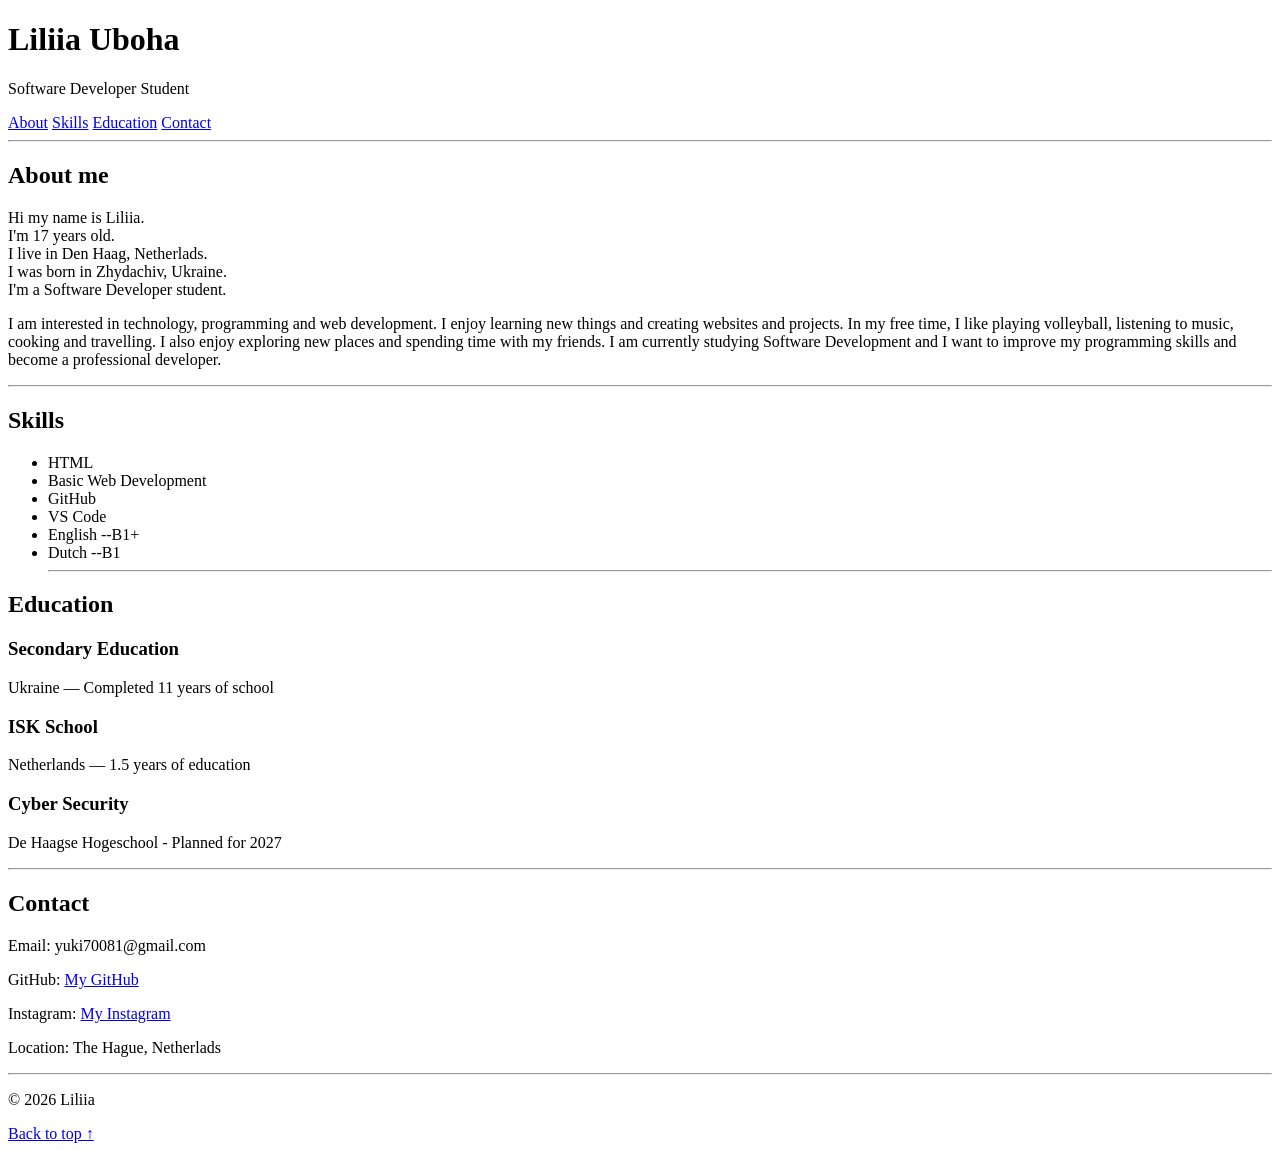
==== index.html @ cedbbe19 "Add files via upload" ====
<!DOCTYPE html>
<html lang="en">
<head>
    <meta charset="UTF-8">
    <meta name="viewport" content="width=device-width, initial-scale=1.0">
    <title>Resume</title>
</head>
<body>
    <header>
    <h1> Liliia Uboha </h1>
    <p>Software Developer Student</p>
    <nav> 
        <a href="#about">About</a>
        <a href="#skills">Skills</a>
        <a href="#education">Education</a>
        <a href="#contact">Contact</a>
    </nav>
    </header>

    <hr>
     
    <main>
        <section id="about">
            <h2>About me</h2>
            <p>Hi my name is Liliia. <br>
                 I'm 17 years old.<br>
                I live in Den Haag, Netherlads.<br>
                I was born in Zhydachiv, Ukraine.<br>
                 I'm a Software Developer student.</p>
            
            <p> 
                I am interested in technology, programming and web development. I enjoy learning new things and creating websites and projects.

In my free time, I like playing volleyball, listening to music, cooking and travelling. I also enjoy exploring new places and spending time with my friends.

I am currently studying Software Development and I want to improve my programming skills and become a professional developer.
            </p>
            <hr>
            <section id="skills">
                <h2>Skills</h2>
                <ul>
        <li>HTML</li>
        <li>Basic Web Development</li>
        <li>GitHub</li>
        <li>VS Code</li>
        <li>English --B1+</li>
        <li>Dutch --B1</li>

        <hr>
</ul>
            <section id="education">
                <h2>Education</h2>

                <h3>Secondary Education</h3>
                <p>Ukraine — Completed 11 years of school</p>
                
                <h3>ISK School</h3>
                <p>Netherlands — 1.5 years of education</p>
                
                <h3>Cyber Security</h3>
               <p>De Haagse Hogeschool - Planned for 2027 </p>

        <hr>
   
     <section id="contact">
        <h2>Contact</h2>
        <p>Email: yuki70081@gmail.com</p>
        <p>
            GitHub: 
            <a href="https://github.com/yuki70081-ai/yuki70081-ai.github.io" target="_blank">
        My GitHub 
        </a>
      </p>
      <p>Instagram:
        <a href="https://www.instagram.com/lexiiiseeees?igsh=MXJ0eWQ1dmlhemh6cg%3D%3D&utm_source=qr" target="_blank">
            My Instagram
        </a>
      </p>
      <p>Location: The Hague, Netherlads</p>

    <hr>

    <footer>
        <p>© 2026 Liliia</p>
        <a href="#">Back to top ↑</a>
    </footer>
    </main>
</body>
</html>
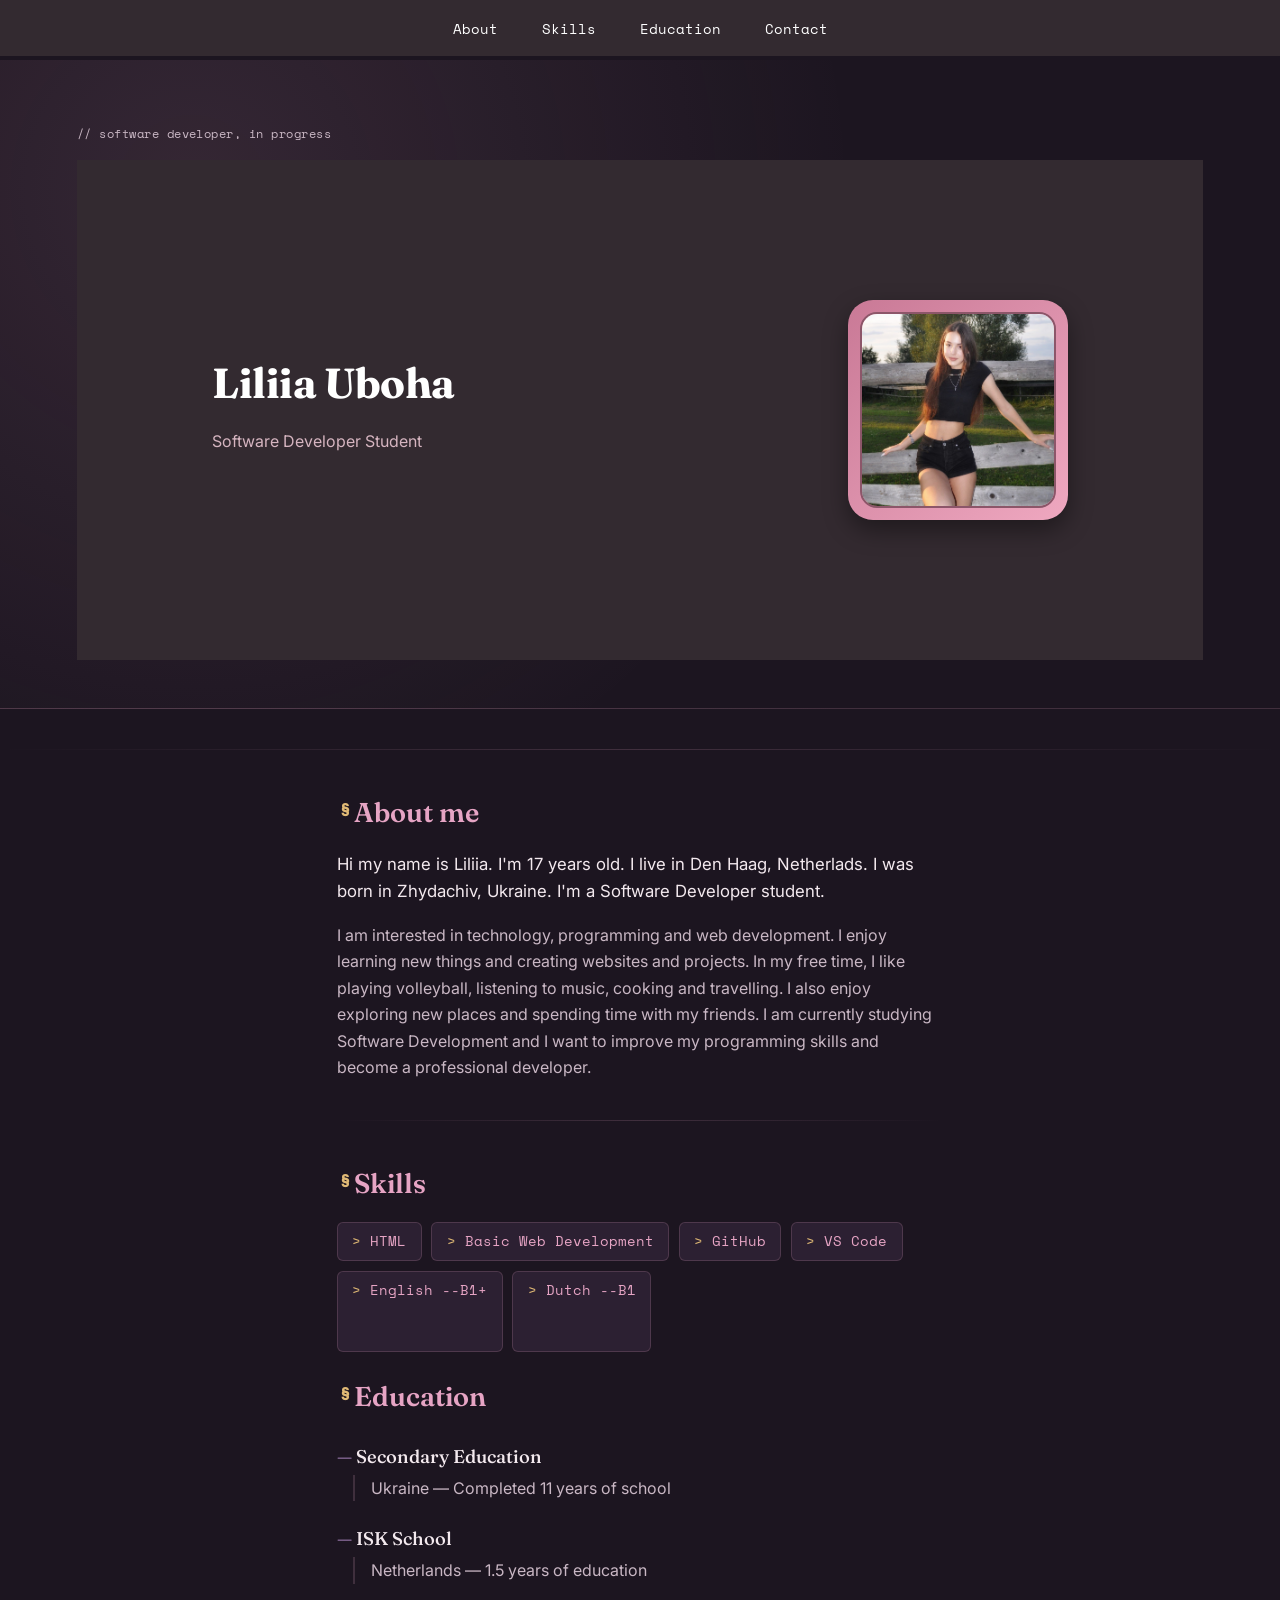
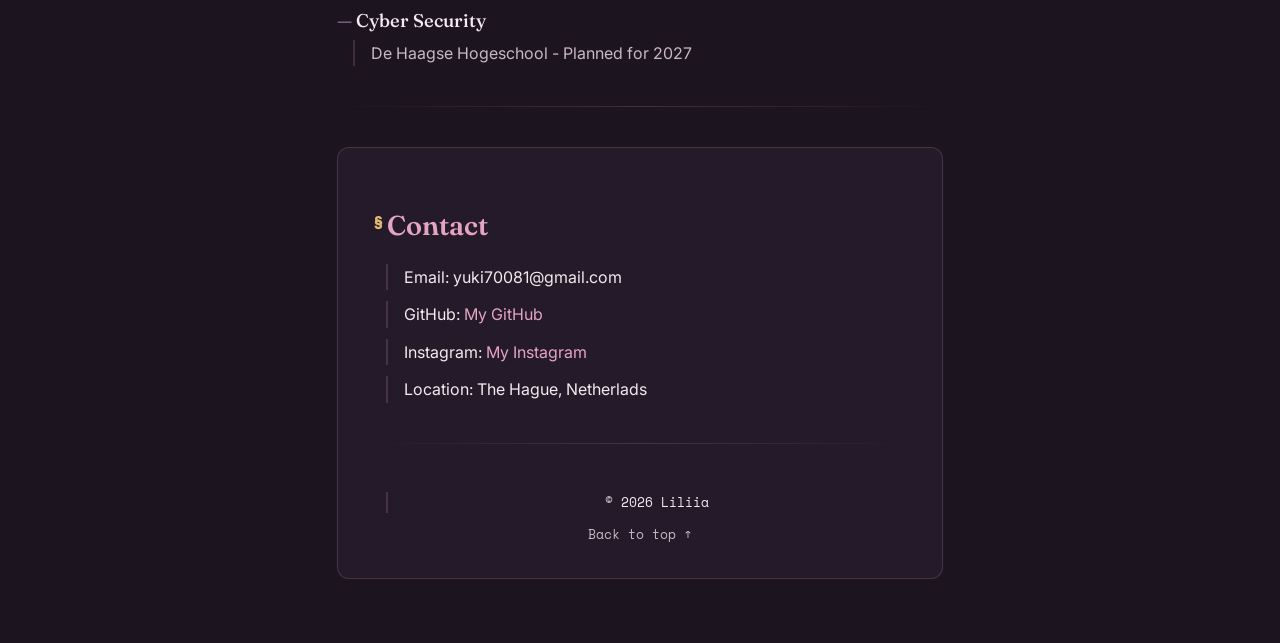
==== commit c3444639: "Update website" ====
--- a/index.html
+++ b/index.html
@@ -1,89 +1,105 @@
 <!DOCTYPE html>
 <html lang="en">
+
 <head>
     <meta charset="UTF-8">
     <meta name="viewport" content="width=device-width, initial-scale=1.0">
     <title>Resume</title>
+    <link rel="stylesheet" href="style.css">
 </head>
+
 <body>
     <header>
-    <h1> Liliia Uboha </h1>
-    <p>Software Developer Student</p>
-    <nav> 
+        <section class="hero">
+
+            <div class="hero-text">
+                <h1> Liliia Uboha </h1>
+                <p>Software Developer Student</p>
+            </div>
+            <div class="profile-photo-box">
+                <img src="images/photo.jpg" alt="My photo" class="profile-photo">
+            </div>      
+        </section>
+        <nav>
         <a href="#about">About</a>
         <a href="#skills">Skills</a>
         <a href="#education">Education</a>
         <a href="#contact">Contact</a>
-    </nav>
+        </nav>
     </header>
 
     <hr>
-     
+
     <main>
         <section id="about">
             <h2>About me</h2>
             <p>Hi my name is Liliia. <br>
-                 I'm 17 years old.<br>
+                I'm 17 years old.<br>
                 I live in Den Haag, Netherlads.<br>
                 I was born in Zhydachiv, Ukraine.<br>
-                 I'm a Software Developer student.</p>
-            
-            <p> 
-                I am interested in technology, programming and web development. I enjoy learning new things and creating websites and projects.
+                I'm a Software Developer student.</p>
 
-In my free time, I like playing volleyball, listening to music, cooking and travelling. I also enjoy exploring new places and spending time with my friends.
+            <p>
+                I am interested in technology, programming and web development. I enjoy learning new things and creating
+                websites and projects.
 
-I am currently studying Software Development and I want to improve my programming skills and become a professional developer.
+                In my free time, I like playing volleyball, listening to music, cooking and travelling. I also enjoy
+                exploring new places and spending time with my friends.
+
+                I am currently studying Software Development and I want to improve my programming skills and become a
+                professional developer.
             </p>
             <hr>
             <section id="skills">
                 <h2>Skills</h2>
                 <ul>
-        <li>HTML</li>
-        <li>Basic Web Development</li>
-        <li>GitHub</li>
-        <li>VS Code</li>
-        <li>English --B1+</li>
-        <li>Dutch --B1</li>
+                    <li>HTML</li>
+                    <li>Basic Web Development</li>
+                    <li>GitHub</li>
+                    <li>VS Code</li>
+                    <li>English --B1+</li>
+                    <li>Dutch --B1</li>
 
-        <hr>
-</ul>
-            <section id="education">
-                <h2>Education</h2>
+                    <hr>
+                </ul>
+                <section id="education">
+                    <h2>Education</h2>
 
-                <h3>Secondary Education</h3>
-                <p>Ukraine — Completed 11 years of school</p>
-                
-                <h3>ISK School</h3>
-                <p>Netherlands — 1.5 years of education</p>
-                
-                <h3>Cyber Security</h3>
-               <p>De Haagse Hogeschool - Planned for 2027 </p>
+                    <h3>Secondary Education</h3>
+                    <p>Ukraine — Completed 11 years of school</p>
 
-        <hr>
-   
-     <section id="contact">
-        <h2>Contact</h2>
-        <p>Email: yuki70081@gmail.com</p>
-        <p>
-            GitHub: 
-            <a href="https://github.com/yuki70081-ai/yuki70081-ai.github.io" target="_blank">
-        My GitHub 
-        </a>
-      </p>
-      <p>Instagram:
-        <a href="https://www.instagram.com/lexiiiseeees?igsh=MXJ0eWQ1dmlhemh6cg%3D%3D&utm_source=qr" target="_blank">
-            My Instagram
-        </a>
-      </p>
-      <p>Location: The Hague, Netherlads</p>
+                    <h3>ISK School</h3>
+                    <p>Netherlands — 1.5 years of education</p>
 
-    <hr>
+                    <h3>Cyber Security</h3>
+                    <p>De Haagse Hogeschool - Planned for 2027 </p>
 
-    <footer>
-        <p>© 2026 Liliia</p>
-        <a href="#">Back to top ↑</a>
-    </footer>
+                    <hr>
+
+                    <section id="contact">
+                        <h2>Contact</h2>
+                        <p>Email: yuki70081@gmail.com</p>
+                        <p>
+                            GitHub:
+                            <a href="https://github.com/yuki70081-ai/yuki70081-ai.github.io" target="_blank">
+                                My GitHub
+                            </a>
+                        </p>
+                        <p>Instagram:
+                            <a href="https://www.instagram.com/lexiiiseeees?igsh=MXJ0eWQ1dmlhemh6cg%3D%3D&utm_source=qr"
+                                target="_blank">
+                                My Instagram
+                            </a>
+                        </p>
+                        <p>Location: The Hague, Netherlads</p>
+
+                        <hr>
+
+                        <footer>
+                            <p>© 2026 Liliia</p>
+                            <a href="#">Back to top ↑</a>
+                        </footer>
     </main>
 </body>
+
 </html>
--- a/style.css
+++ b/style.css
@@ -0,0 +1,335 @@
+/* ===================================================
+   Liliia Uboha — Resume Stylesheet
+   =================================================== */
+
+@import url('https://fonts.googleapis.com/css2?family=Fraunces:opsz,wght@9..144,400;9..144,600;9..144,700&family=Space+Mono:wght@400;700&family=Inter:wght@400;500&display=swap');
+
+:root {
+  --bg: #1c1520;
+  --bg-soft: #241a29;
+  --card: #2c2032;
+  --text: #f3e9ee;
+  --text-dim: #c9b7c4;
+  --accent: #e6a4c4;
+  --accent-soft: #a480b8;
+  --gold: #e0b975;
+  --line: rgba(230, 164, 196, 0.18);
+
+  --font-display: 'Fraunces', serif;
+  --font-mono: 'Space Mono', monospace;
+  --font-body: 'Inter', sans-serif;
+}
+
+* {
+  box-sizing: border-box;
+}
+
+body {
+  margin: 0;
+  background: var(--bg);
+  color: var(--text);
+  font-family: var(--font-body);
+  line-height: 1.65;
+}
+
+hr {
+  border: none;
+  height: 1px;
+  background: linear-gradient(90deg, transparent, var(--line), transparent);
+  margin: 2.5rem 0;
+}
+
+a {
+  color: var(--accent);
+  text-decoration: none;
+  border-bottom: 1px solid transparent;
+  transition: border-color 0.2s ease, color 0.2s ease;
+}
+
+a:hover,
+a:focus-visible {
+  color: var(--gold);
+  border-bottom-color: currentColor;
+}
+
+/* ---------- Header ---------- */
+
+header {
+  padding: 4rem 6vw 3rem;
+  background:
+    radial-gradient(circle at 15% 20%, rgba(230, 164, 196, 0.12), transparent 55%),
+    var(--bg);
+  border-bottom: 1px solid var(--line);
+}
+
+header h1 {
+  font-family: var(--font-display);
+  font-weight: 700;
+  font-size: clamp(2.2rem, 5vw, 3.4rem);
+  margin: 0 0 0.3rem;
+  letter-spacing: -0.01em;
+}
+
+header > p {
+  font-family: var(--font-mono);
+  font-size: 0.95rem;
+  color: var(--accent);
+  margin: 0 0 2rem;
+}
+
+header::before {
+  content: "// software developer, in progress";
+  display: block;
+  font-family: var(--font-mono);
+  font-size: 0.75rem;
+  color: var(--text-dim);
+  letter-spacing: 0.04em;
+  margin-bottom: 1rem;
+}
+
+header a {
+  display: inline-block;
+  margin-right: 1.6rem;
+  font-family: var(--font-mono);
+  font-size: 0.85rem;
+  color: var(--text-dim);
+}
+
+header a:hover {
+  color: var(--accent);
+}
+
+/* ---------- Main layout ---------- */
+
+main {
+  max-width: 760px;
+  margin: 0 auto;
+  padding: 0 6vw 4rem;
+}
+
+h2 {
+  font-family: var(--font-display);
+  font-weight: 600;
+  font-size: 1.7rem;
+  color: var(--accent);
+  margin-bottom: 1rem;
+  position: relative;
+  padding-left: 1.1rem;
+}
+
+h2::before {
+  content: "§";
+  position: absolute;
+  left: 0;
+  color: var(--gold);
+  font-family: var(--font-mono);
+}
+
+h3 {
+  font-family: var(--font-body);
+  font-weight: 500;
+  font-size: 1.05rem;
+  color: var(--text);
+  margin: 1.4rem 0 0.2rem;
+}
+
+p {
+  color: var(--text-dim);
+  margin: 0 0 1rem;
+}
+
+/* ---------- About ---------- */
+
+#about > p:first-of-type {
+  font-size: 1.05rem;
+  color: var(--text);
+}
+
+#about > p:first-of-type br {
+  content: "";
+}
+
+/* ---------- Skills ---------- */
+
+#skills ul {
+  list-style: none;
+  margin: 0;
+  padding: 0;
+  display: flex;
+  flex-wrap: wrap;
+  gap: 0.6rem;
+}
+
+#skills li {
+  font-family: var(--font-mono);
+  font-size: 0.85rem;
+  background: var(--card);
+  border: 1px solid var(--line);
+  color: var(--accent);
+  padding: 0.45rem 0.9rem;
+  border-radius: 6px;
+}
+
+#skills li::before {
+  content: "> ";
+  color: var(--gold);
+}
+
+/* ---------- Education ---------- */
+
+#education h3 {
+  font-family: var(--font-display);
+  font-size: 1.15rem;
+  color: var(--text);
+}
+
+#education h3::before {
+  content: "— ";
+  color: var(--accent-soft);
+}
+
+#education p {
+  margin-left: 1rem;
+  border-left: 2px solid var(--line);
+  padding-left: 1rem;
+}
+
+/* ---------- Contact ---------- */
+
+#contact {
+  background: var(--bg-soft);
+  border: 1px solid var(--line);
+  border-radius: 12px;
+  padding: 2rem;
+  margin-top: 1rem;
+}
+
+#contact p {
+  color: var(--text);
+  margin-bottom: 0.7rem;
+}
+
+/* ---------- Footer ---------- */
+
+footer {
+  text-align: center;
+  margin-top: 3rem;
+  font-family: var(--font-mono);
+  font-size: 0.8rem;
+  color: var(--text-dim);
+}
+
+footer a {
+  display: block;
+  margin-top: 0.5rem;
+  color: var(--text-dim);
+}
+
+/* ---------- Responsive ---------- */
+
+@media (max-width: 640px) {
+  header {
+    padding: 3rem 6vw 2rem;
+  }
+
+  header a {
+    display: inline-block;
+    margin-bottom: 0.5rem;
+  }
+
+  main {
+    padding: 0 6vw 3rem;
+  }
+}
+
+/* ---------- Accessibility ---------- */
+
+a:focus-visible,
+button:focus-visible {
+  outline: 2px solid var(--gold);
+  outline-offset: 2px;
+}
+
+@media (prefers-reduced-motion: reduce) {
+  * {
+    transition: none !important;
+  }
+}
+.hero {
+    min-height: 500px;
+
+    display: flex;
+    justify-content: space-between;
+    align-items: center;
+
+    padding: 60px 12%;
+
+    background-color: #332a30;
+}
+
+.hero-text {
+    color: white;
+}
+
+.hero-text h1 {
+    font-size: 42px;
+    margin-bottom: 10px;
+}
+
+.hero-text p {
+    color: #d6b5c0;
+}
+
+.profile-photo-box {
+    width: 220px;
+    height: 220px;
+
+    background: linear-gradient(
+        135deg,
+        #c97996,
+        #efa8c0
+    );
+
+    padding: 12px;
+
+    border-radius: 25px;
+
+    display: flex;
+    justify-content: center;
+    align-items: center;
+
+    box-shadow: 0 10px 25px rgba(0, 0, 0, 0.4);
+}
+
+.profile-photo {
+    width: 100%;
+    height: 100%;
+
+    object-fit: cover;
+
+    border-radius: 17px;
+
+    border: 2px solid #8c5669;
+}
+nav {
+    position: fixed;
+    top: 0;
+    left: 0;
+    width: 100%;
+
+    background-color: #332a30;
+    padding: 15px 0;
+    text-align: center;
+
+    z-index: 1000;
+}
+
+nav a {
+    color: white;
+    text-decoration: none;
+    margin: 0 20px;
+}
+
+body {
+    padding-top: 60px;
+}
